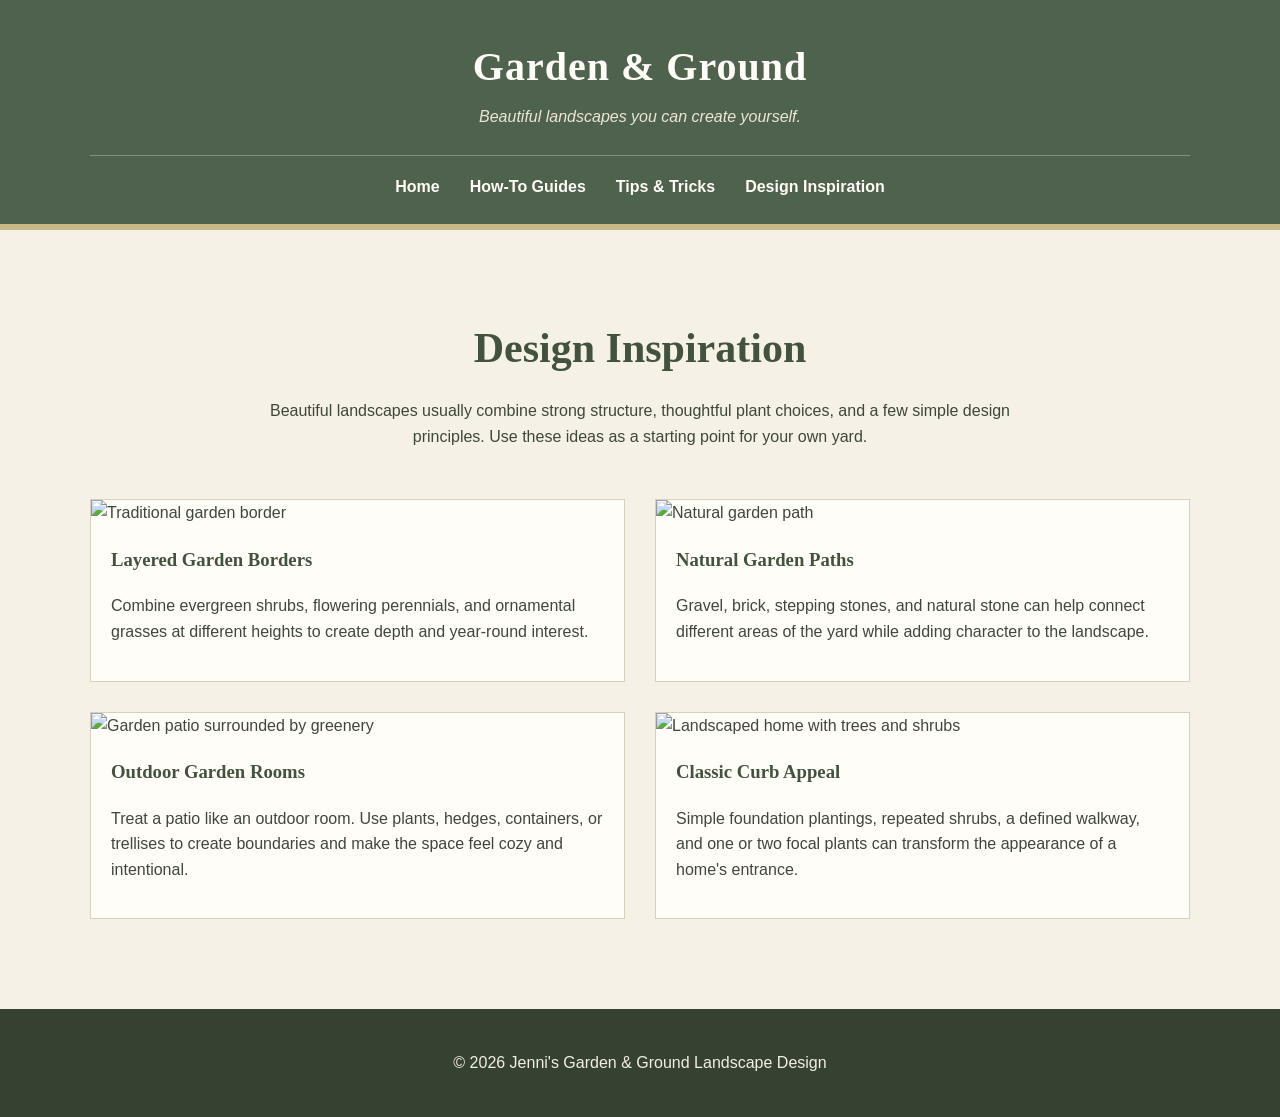
==== inspiration.html @ b1022387 "Final project edits" ====
<!DOCTYPE html>
<html lang="en">

<head>
    <meta charset="UTF-8">
    <meta name="viewport" content="width=device-width, initial-scale=1.0">
    <title>Design Inspiration | Garden & Ground</title>
    <link rel="stylesheet" href="style.css">
</head>

<body>

    <header>
        <div class="header-content">
            <h1>Garden & Ground</h1>
            <p class="tagline">Beautiful landscapes you can create yourself.</p>

            <nav>
                <a href="index.html">Home</a>
                <a href="how-to.html">How-To Guides</a>
                <a href="tips.html">Tips & Tricks</a>
                <a href="inspiration.html">Design Inspiration</a>
            </nav>
        </div>
    </header>


    <main>

        <section class="page-heading">
            <h2>Design Inspiration</h2>

            <p>
                Beautiful landscapes usually combine strong structure,
                thoughtful plant choices, and a few simple design principles.
                Use these ideas as a starting point for your own yard.
            </p>
        </section>


        <section class="inspiration-grid">

            <article class="inspiration-card">
                <img src="images/garden-border.jpg"
                     alt="Traditional garden border">

                <h3>Layered Garden Borders</h3>

                <p>
                    Combine evergreen shrubs, flowering perennials, and
                    ornamental grasses at different heights to create depth
                    and year-round interest.
                </p>
            </article>


            <article class="inspiration-card">
                <img src="images/garden-path.jpg"
                     alt="Natural garden path">

                <h3>Natural Garden Paths</h3>

                <p>
                    Gravel, brick, stepping stones, and natural stone can help
                    connect different areas of the yard while adding character
                    to the landscape.
                </p>
            </article>


            <article class="inspiration-card">
                <img src="images/patio.jpg"
                     alt="Garden patio surrounded by greenery">

                <h3>Outdoor Garden Rooms</h3>

                <p>
                    Treat a patio like an outdoor room. Use plants, hedges,
                    containers, or trellises to create boundaries and make the
                    space feel cozy and intentional.
                </p>
            </article>


            <article class="inspiration-card">
                <img src="images/garden-home.jpg"
                     alt="Landscaped home with trees and shrubs">

                <h3>Classic Curb Appeal</h3>

                <p>
                    Simple foundation plantings, repeated shrubs, a defined
                    walkway, and one or two focal plants can transform the
                    appearance of a home's entrance.
                </p>
            </article>

        </section>

    </main>


    <footer>
        <p>&copy; 2026 Jenni's Garden & Ground Landscape Design</p>
    </footer>

</body>

</html>
---- style.css ----
{
    margin: 0;
    padding: 0;
    box-sizing: border-box;
}


body {
    margin: 0;
    font-family: Arial, Helvetica, sans-serif;
    background-color: #f6f1e7;
    color: #3f463b;
    line-height: 1.6;
}




header {
    background-color: #4f624d;
    color: #fffdf8;
    padding: 35px 20px 25px;
    border-bottom: 6px solid #c9b88a;
}

.header-content {
    max-width: 1100px;
    margin: auto;
    text-align: center;
}

header h1 {
    font-family: Georgia, "Times New Roman", serif;
    font-size: 2.5rem;
    margin: 0;
    letter-spacing: 1px;
}

.tagline {
    margin-top: 5px;
    font-style: italic;
    color: #ece6d8;
}




nav {
    display: flex;
    justify-content: center;
    gap: 30px;
    margin-top: 25px;
    flex-wrap: wrap;
    border-top: 1px solid #83917c;
    padding-top: 18px;
}

nav a {
    color: #fffdf8;
    text-decoration: none;
    font-weight: bold;
}

nav a:hover {
    color: #d8c79b;
}




main {
    max-width: 1100px;
    margin: auto;
    padding: 50px 20px;
}

h2,
h3,
h4 {
    font-family: Georgia, "Times New Roman", serif;
    color: #42523e;
}

p {
    font-size: 1rem;
}




.hero {
    display: flex;
    align-items: center;
    gap: 45px;
    margin-bottom: 70px;
}

.hero-text {
    flex: 1;
}

.hero img {
    width: 50%;
    height: 420px;
    object-fit: cover;
    border: 8px solid #fffdf8;
    box-shadow: 0 3px 10px rgba(0, 0, 0, 0.15);
}

.hero h2 {
    font-size: 2.75rem;
    line-height: 1.2;
    margin-top: 0;
}




.button {
    display: inline-block;
    background-color: #6f8065;
    color: white;
    padding: 12px 22px;
    margin-top: 10px;
    text-decoration: none;
    border: 1px solid #56654f;
}

.button:hover {
    background-color: #53614c;
}




.intro {
    text-align: center;
    max-width: 760px;
    margin: 0 auto 55px;
    padding: 30px;
    border-top: 1px solid #c9b88a;
    border-bottom: 1px solid #c9b88a;
}

.intro h2 {
    font-size: 2.125rem;
}




.feature-grid {
    display: grid;
    grid-template-columns: repeat(3, 1fr);
    gap: 25px;
}

.feature-card {
    background-color: #fffdf8;
    padding: 28px;
    border: 1px solid #d8d0bd;
    text-align: center;
}

.feature-card h3 {
    font-size: 1.5rem;
}

.feature-card a {
    color: #586b50;
    font-weight: bold;
    text-decoration: none;
}

.feature-card a:hover {
    text-decoration: underline;
}




.page-heading {
    text-align: center;
    max-width: 760px;
    margin: 0 auto 50px;
}

.page-heading h2 {
    font-size: 2.625rem;
    margin-bottom: 10px;
}




.article-grid {
    display: grid;
    grid-template-columns: repeat(3, 1fr);
    gap: 25px;
}

.article-card {
    background-color: #fffdf8;
    padding: 20px;
    border: 1px solid #d8d0bd;
}

.article-card img {
    width: 100%;
    height: 220px;
    object-fit: cover;
}




.tips-container {
    display: grid;
    grid-template-columns: repeat(2, 1fr);
    gap: 25px;
}

.tip {
    background-color: #e6e8dc;
    padding: 28px;
    border-left: 5px solid #829176;
}




.inspiration-grid {
    display: grid;
    grid-template-columns: repeat(2, 1fr);
    gap: 30px;
}

.inspiration-card {
    background-color: #fffdf8;
    padding-bottom: 20px;
    border: 1px solid #d8d0bd;
}

.inspiration-card img {
    width: 100%;
    height: 300px;
    object-fit: cover;
}

.inspiration-card h3,
.inspiration-card p {
    margin-left: 20px;
    margin-right: 20px;
}




footer {
    background-color: #354232;
    color: #f4efe4;
    text-align: center;
    padding: 25px;
    margin-top: 40px;
}
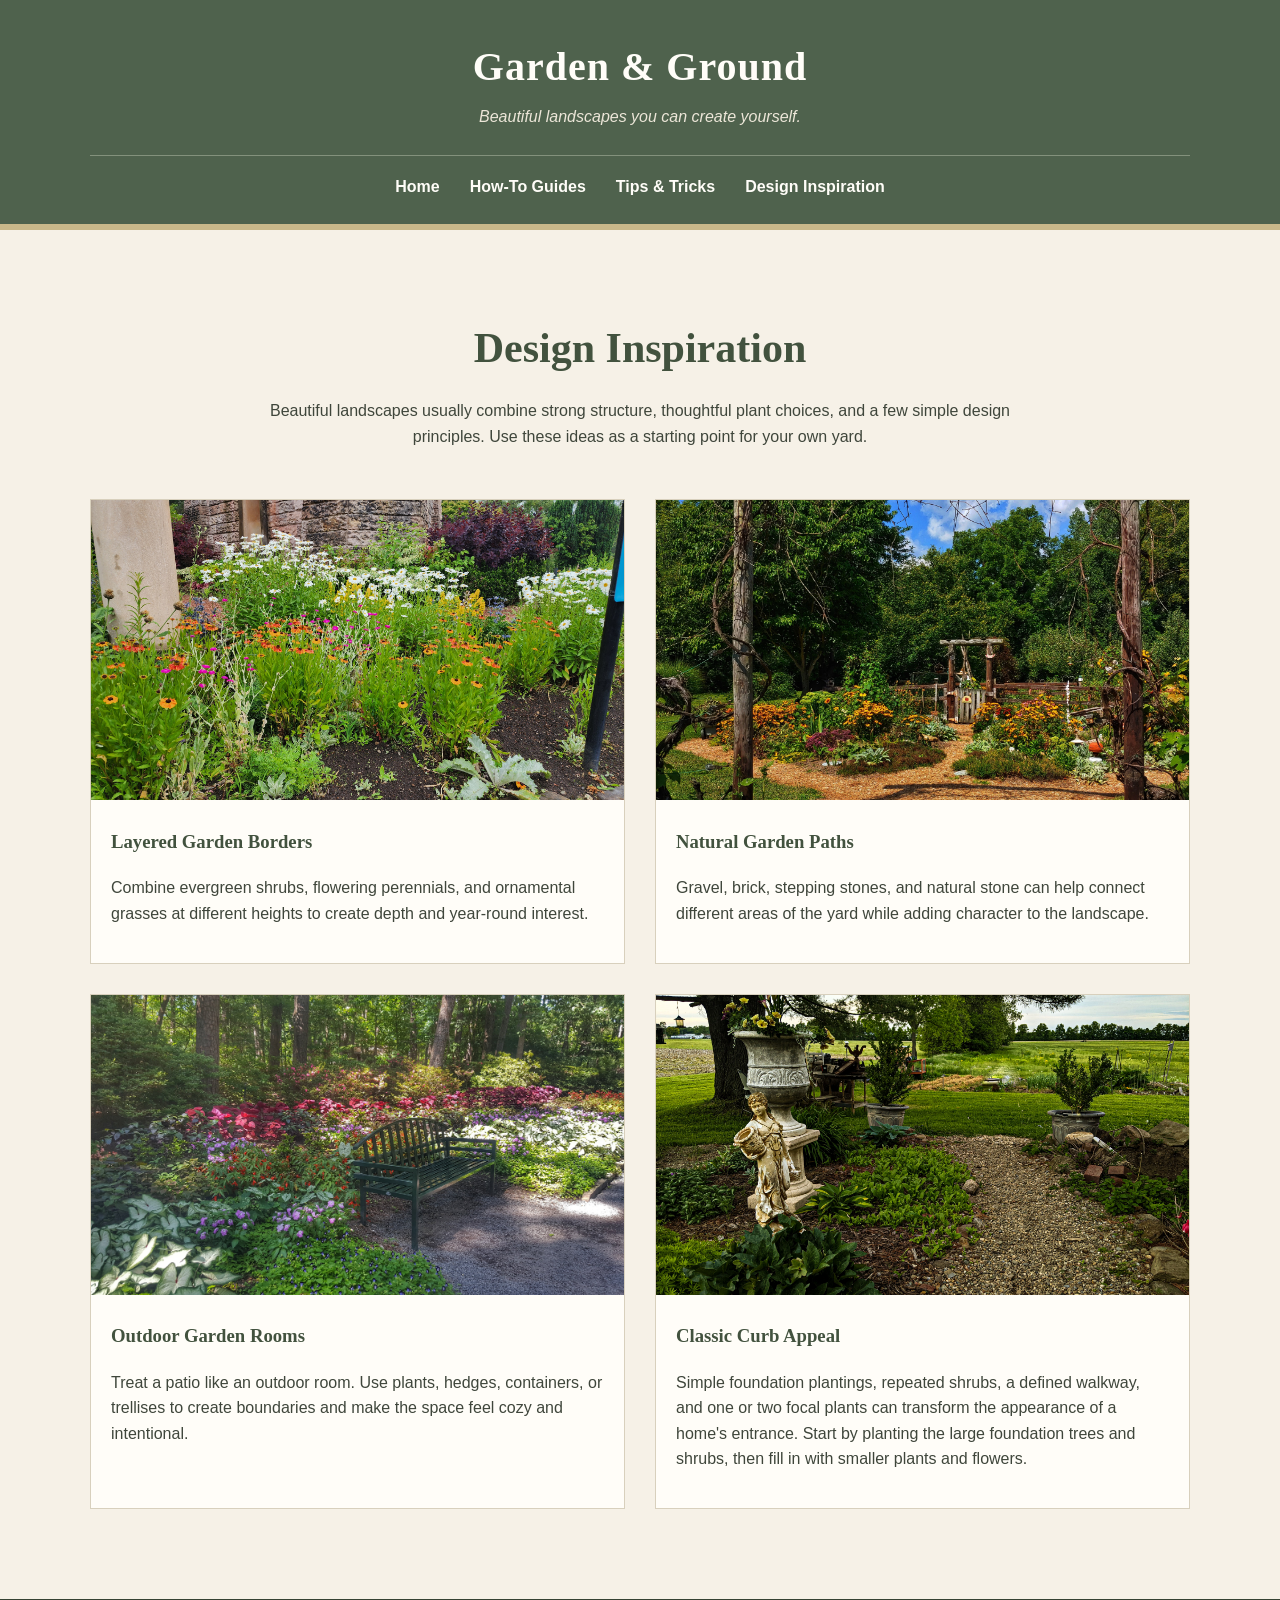
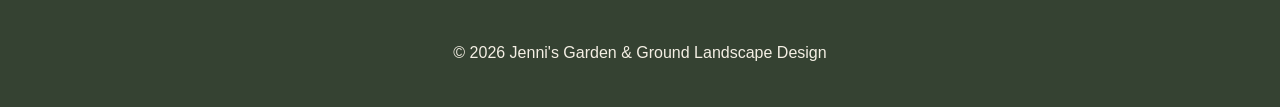
==== commit cddf589b: "tweaking" ====
--- a/inspiration.html
+++ b/inspiration.html
@@ -91,7 +91,7 @@
                 <p>
                     Simple foundation plantings, repeated shrubs, a defined
                     walkway, and one or two focal plants can transform the
-                    appearance of a home's entrance.
+                    appearance of a home's entrance. Start by planting the large foundation trees and shrubs, then fill in with smaller plants and flowers.
                 </p>
             </article>
 
